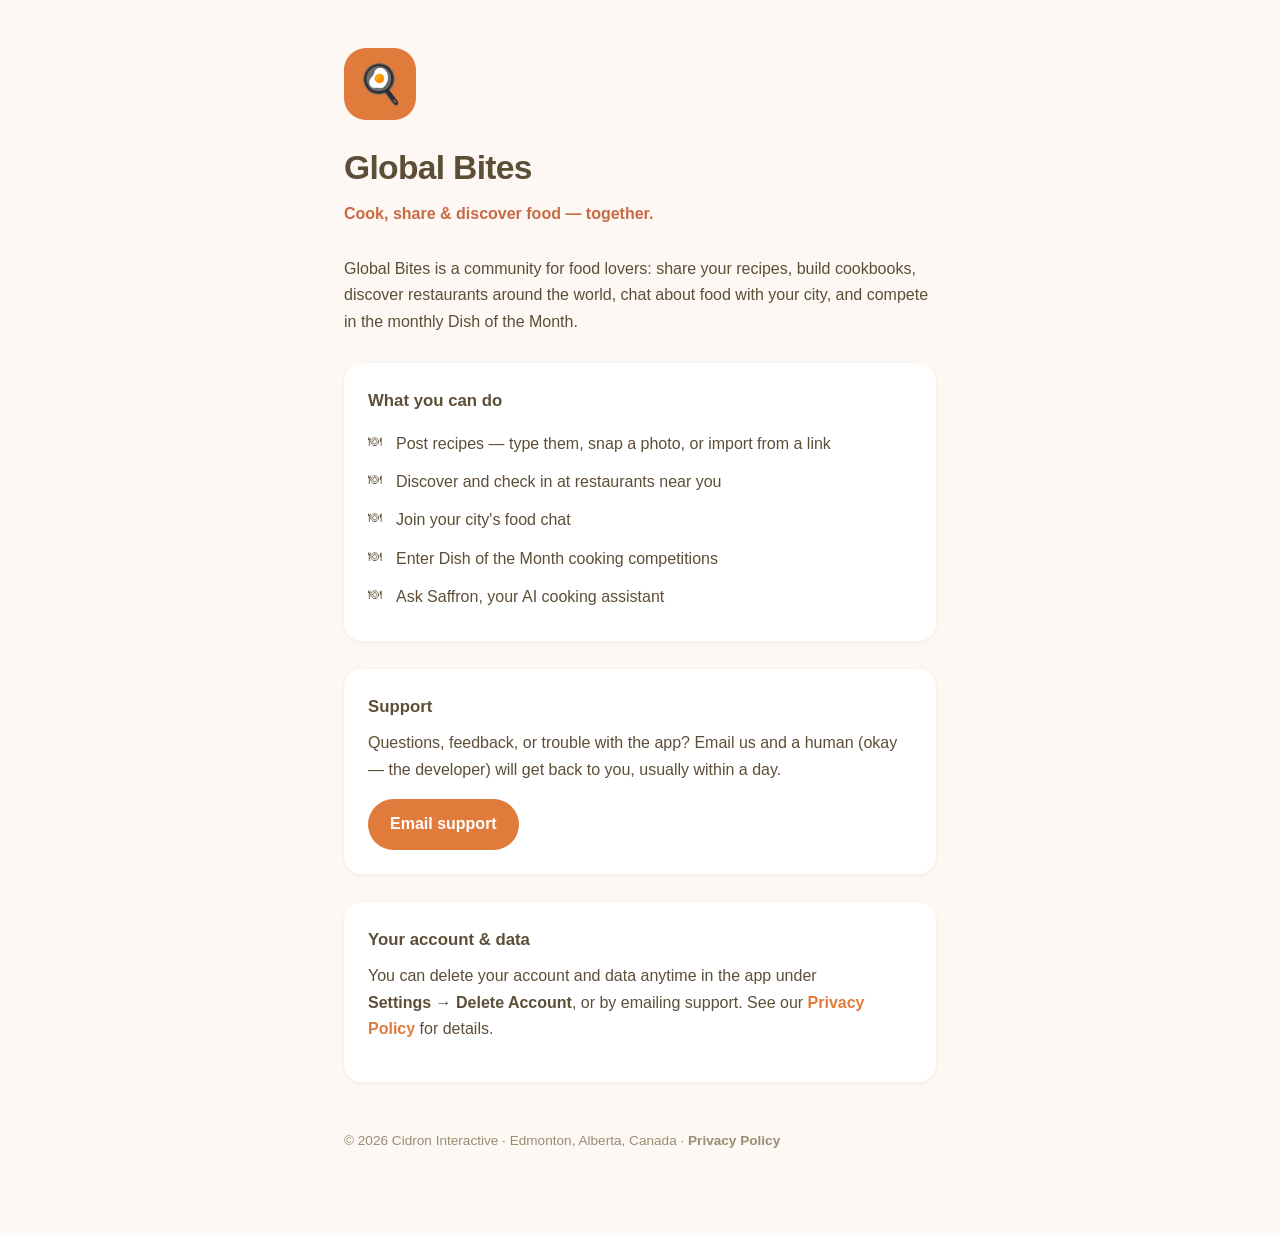
==== index.html @ f0532b6e "Global Bites support site and privacy policy" ====
<!DOCTYPE html>
<html lang="en">
<head>
<meta charset="UTF-8">
<meta name="viewport" content="width=device-width, initial-scale=1.0">
<title>Global Bites — Support</title>
<style>
  :root{
    --cream:#FDF8F3; --orange:#E07B3C; --brown:#5D4E37;
    --tan:#EAD9C5; --terracotta:#C96A45; --card:#FFFFFF;
  }
  *{margin:0;padding:0;box-sizing:border-box}
  body{
    background:var(--cream); color:var(--brown);
    font-family:-apple-system,BlinkMacSystemFont,"Segoe UI",Roboto,Helvetica,Arial,sans-serif;
    line-height:1.65;
  }
  .wrap{max-width:640px;margin:0 auto;padding:48px 24px 80px}
  .mark{
    width:72px;height:72px;border-radius:22px;background:var(--orange);
    display:flex;align-items:center;justify-content:center;
    font-size:38px;margin-bottom:20px;
  }
  h1{font-size:2.1rem;letter-spacing:-.02em;margin-bottom:6px}
  .tagline{color:var(--terracotta);font-weight:600;margin-bottom:28px}
  p{margin-bottom:16px}
  .card{
    background:var(--card);border-radius:18px;padding:24px;
    margin:28px 0;box-shadow:0 1px 4px rgba(93,78,55,.08);
  }
  .card h2{font-size:1.05rem;margin-bottom:10px}
  a{color:var(--orange);font-weight:600;text-decoration:none}
  a:hover,a:focus-visible{text-decoration:underline}
  .btn{
    display:inline-block;background:var(--orange);color:#fff;
    padding:12px 22px;border-radius:999px;font-weight:700;
  }
  .btn:hover{background:var(--terracotta);text-decoration:none}
  ul{list-style:none}
  li{padding:6px 0 6px 28px;position:relative}
  li::before{content:"🍽";position:absolute;left:0;font-size:.85rem}
  footer{margin-top:48px;font-size:.85rem;color:#9b8b73}
  footer a{color:#9b8b73}
</style>
</head>
<body>
<main class="wrap">
  <div class="mark" aria-hidden="true">🍳</div>
  <h1>Global Bites</h1>
  <p class="tagline">Cook, share &amp; discover food — together.</p>

  <p>Global Bites is a community for food lovers: share your recipes, build
  cookbooks, discover restaurants around the world, chat about food with your
  city, and compete in the monthly Dish of the Month.</p>

  <div class="card">
    <h2>What you can do</h2>
    <ul>
      <li>Post recipes — type them, snap a photo, or import from a link</li>
      <li>Discover and check in at restaurants near you</li>
      <li>Join your city's food chat</li>
      <li>Enter Dish of the Month cooking competitions</li>
      <li>Ask Saffron, your AI cooking assistant</li>
    </ul>
  </div>

  <div class="card">
    <h2>Support</h2>
    <p>Questions, feedback, or trouble with the app? Email us and a human
    (okay — the developer) will get back to you, usually within a day.</p>
    <a class="btn" href="mailto:adam@argora.ai">Email support</a>
  </div>

  <div class="card">
    <h2>Your account &amp; data</h2>
    <p>You can delete your account and data anytime in the app under
    <strong>Settings&nbsp;&rarr;&nbsp;Delete Account</strong>, or by emailing
    support. See our <a href="privacy.html">Privacy Policy</a> for details.</p>
  </div>

  <footer>
    © 2026 Cidron Interactive · Edmonton, Alberta, Canada ·
    <a href="privacy.html">Privacy Policy</a>
  </footer>
</main>
</body>
</html>
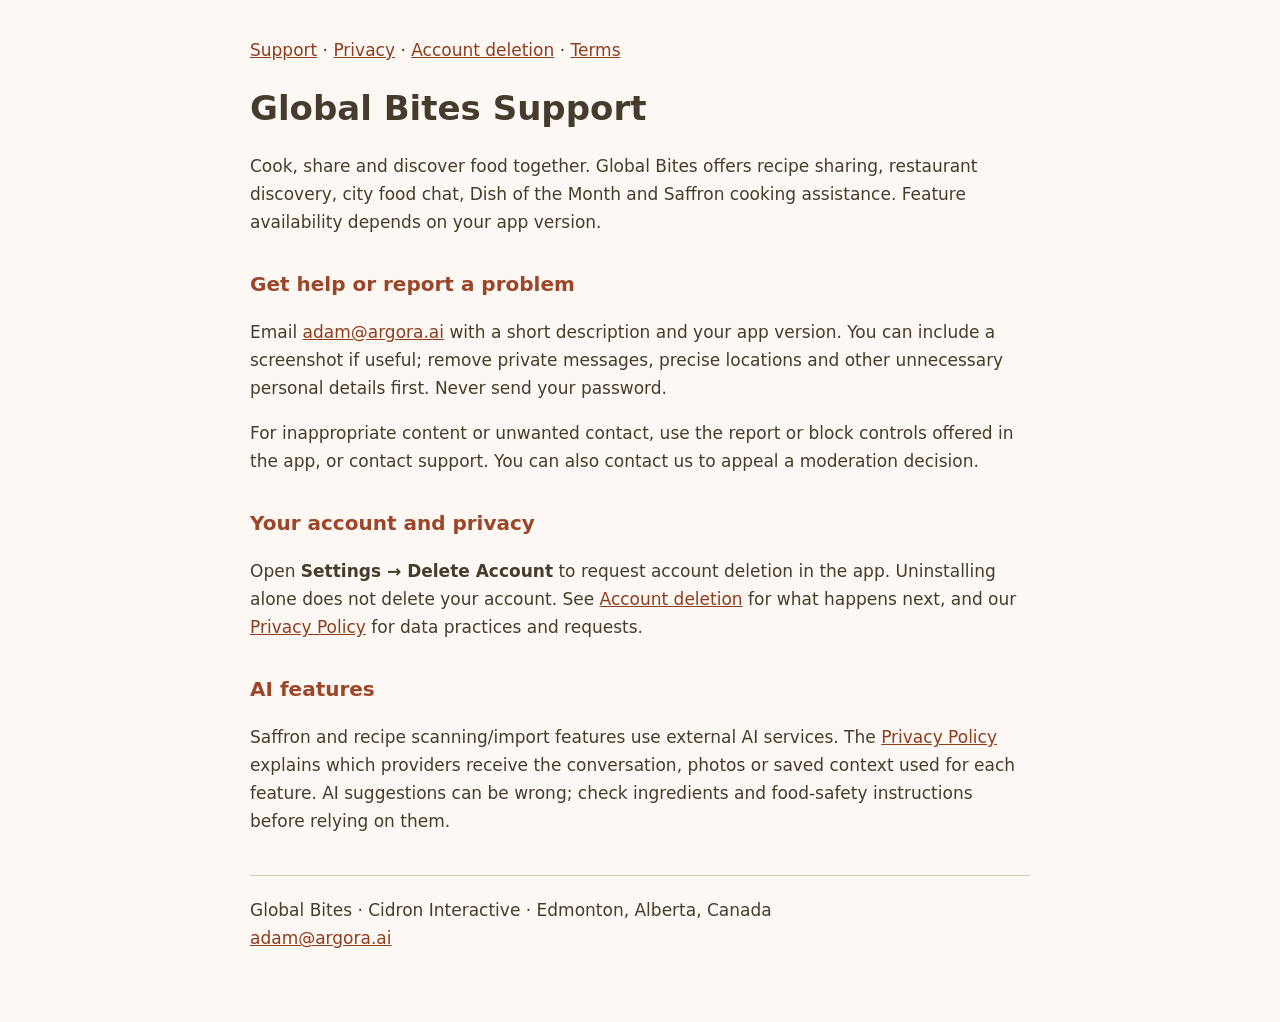
==== commit b8e721d5: "Publish the reviewed privacy policy, terms, support and account-deletion pages (effective October 7," ====
--- a/index.html
+++ b/index.html
@@ -1,87 +1,14 @@
-<!DOCTYPE html>
-<html lang="en">
-<head>
-<meta charset="UTF-8">
-<meta name="viewport" content="width=device-width, initial-scale=1.0">
-<title>Global Bites — Support</title>
-<style>
-  :root{
-    --cream:#FDF8F3; --orange:#E07B3C; --brown:#5D4E37;
-    --tan:#EAD9C5; --terracotta:#C96A45; --card:#FFFFFF;
-  }
-  *{margin:0;padding:0;box-sizing:border-box}
-  body{
-    background:var(--cream); color:var(--brown);
-    font-family:-apple-system,BlinkMacSystemFont,"Segoe UI",Roboto,Helvetica,Arial,sans-serif;
-    line-height:1.65;
-  }
-  .wrap{max-width:640px;margin:0 auto;padding:48px 24px 80px}
-  .mark{
-    width:72px;height:72px;border-radius:22px;background:var(--orange);
-    display:flex;align-items:center;justify-content:center;
-    font-size:38px;margin-bottom:20px;
-  }
-  h1{font-size:2.1rem;letter-spacing:-.02em;margin-bottom:6px}
-  .tagline{color:var(--terracotta);font-weight:600;margin-bottom:28px}
-  p{margin-bottom:16px}
-  .card{
-    background:var(--card);border-radius:18px;padding:24px;
-    margin:28px 0;box-shadow:0 1px 4px rgba(93,78,55,.08);
-  }
-  .card h2{font-size:1.05rem;margin-bottom:10px}
-  a{color:var(--orange);font-weight:600;text-decoration:none}
-  a:hover,a:focus-visible{text-decoration:underline}
-  .btn{
-    display:inline-block;background:var(--orange);color:#fff;
-    padding:12px 22px;border-radius:999px;font-weight:700;
-  }
-  .btn:hover{background:var(--terracotta);text-decoration:none}
-  ul{list-style:none}
-  li{padding:6px 0 6px 28px;position:relative}
-  li::before{content:"🍽";position:absolute;left:0;font-size:.85rem}
-  footer{margin-top:48px;font-size:.85rem;color:#9b8b73}
-  footer a{color:#9b8b73}
-</style>
-</head>
-<body>
-<main class="wrap">
-  <div class="mark" aria-hidden="true">🍳</div>
-  <h1>Global Bites</h1>
-  <p class="tagline">Cook, share &amp; discover food — together.</p>
-
-  <p>Global Bites is a community for food lovers: share your recipes, build
-  cookbooks, discover restaurants around the world, chat about food with your
-  city, and compete in the monthly Dish of the Month.</p>
-
-  <div class="card">
-    <h2>What you can do</h2>
-    <ul>
-      <li>Post recipes — type them, snap a photo, or import from a link</li>
-      <li>Discover and check in at restaurants near you</li>
-      <li>Join your city's food chat</li>
-      <li>Enter Dish of the Month cooking competitions</li>
-      <li>Ask Saffron, your AI cooking assistant</li>
-    </ul>
-  </div>
-
-  <div class="card">
-    <h2>Support</h2>
-    <p>Questions, feedback, or trouble with the app? Email us and a human
-    (okay — the developer) will get back to you, usually within a day.</p>
-    <a class="btn" href="mailto:adam@argora.ai">Email support</a>
-  </div>
-
-  <div class="card">
-    <h2>Your account &amp; data</h2>
-    <p>You can delete your account and data anytime in the app under
-    <strong>Settings&nbsp;&rarr;&nbsp;Delete Account</strong>, or by emailing
-    support. See our <a href="privacy.html">Privacy Policy</a> for details.</p>
-  </div>
-
-  <footer>
-    © 2026 Cidron Interactive · Edmonton, Alberta, Canada ·
-    <a href="privacy.html">Privacy Policy</a>
-  </footer>
-</main>
-</body>
-</html>
+<!doctype html>
+<html lang="en"><head><meta charset="utf-8"><meta name="viewport" content="width=device-width, initial-scale=1"><title>Support — Global Bites</title><style>body{margin:0;background:#fdf8f3;color:#463c2e;font:17px/1.65 system-ui,sans-serif}main{max-width:780px;margin:auto;padding:36px 24px 70px}h1{line-height:1.2}h2{font-size:1.25rem;margin-top:32px;color:#9b4628}a{color:#8e3d1f}li{margin-bottom:8px}nav{margin-bottom:24px}footer{margin-top:40px;border-top:1px solid #d5c7b5;padding-top:20px}small{font-size:.9rem}</style></head><body><main>
+<nav><a href="index.html">Support</a> · <a href="privacy.html">Privacy</a> · <a href="delete-data.html">Account deletion</a> · <a href="terms.html">Terms</a></nav>
+<h1>Global Bites Support</h1>
+<p>Cook, share and discover food together. Global Bites offers recipe sharing, restaurant discovery, city food chat, Dish of the Month and Saffron cooking assistance. Feature availability depends on your app version.</p>
+<h2>Get help or report a problem</h2>
+<p>Email <a href="mailto:adam@argora.ai">adam@argora.ai</a> with a short description and your app version. You can include a screenshot if useful; remove private messages, precise locations and other unnecessary personal details first. Never send your password.</p>
+<p>For inappropriate content or unwanted contact, use the report or block controls offered in the app, or contact support. You can also contact us to appeal a moderation decision.</p>
+<h2>Your account and privacy</h2>
+<p>Open <strong>Settings → Delete Account</strong> to request account deletion in the app. Uninstalling alone does not delete your account. See <a href="delete-data.html">Account deletion</a> for what happens next, and our <a href="privacy.html">Privacy Policy</a> for data practices and requests.</p>
+<h2>AI features</h2>
+<p>Saffron and recipe scanning/import features use external AI services. The <a href="privacy.html">Privacy Policy</a> explains which providers receive the conversation, photos or saved context used for each feature. AI suggestions can be wrong; check ingredients and food-safety instructions before relying on them.</p>
+<footer>Global Bites · Cidron Interactive · Edmonton, Alberta, Canada<br><a href="mailto:adam@argora.ai">adam@argora.ai</a></footer>
+</main></body></html>
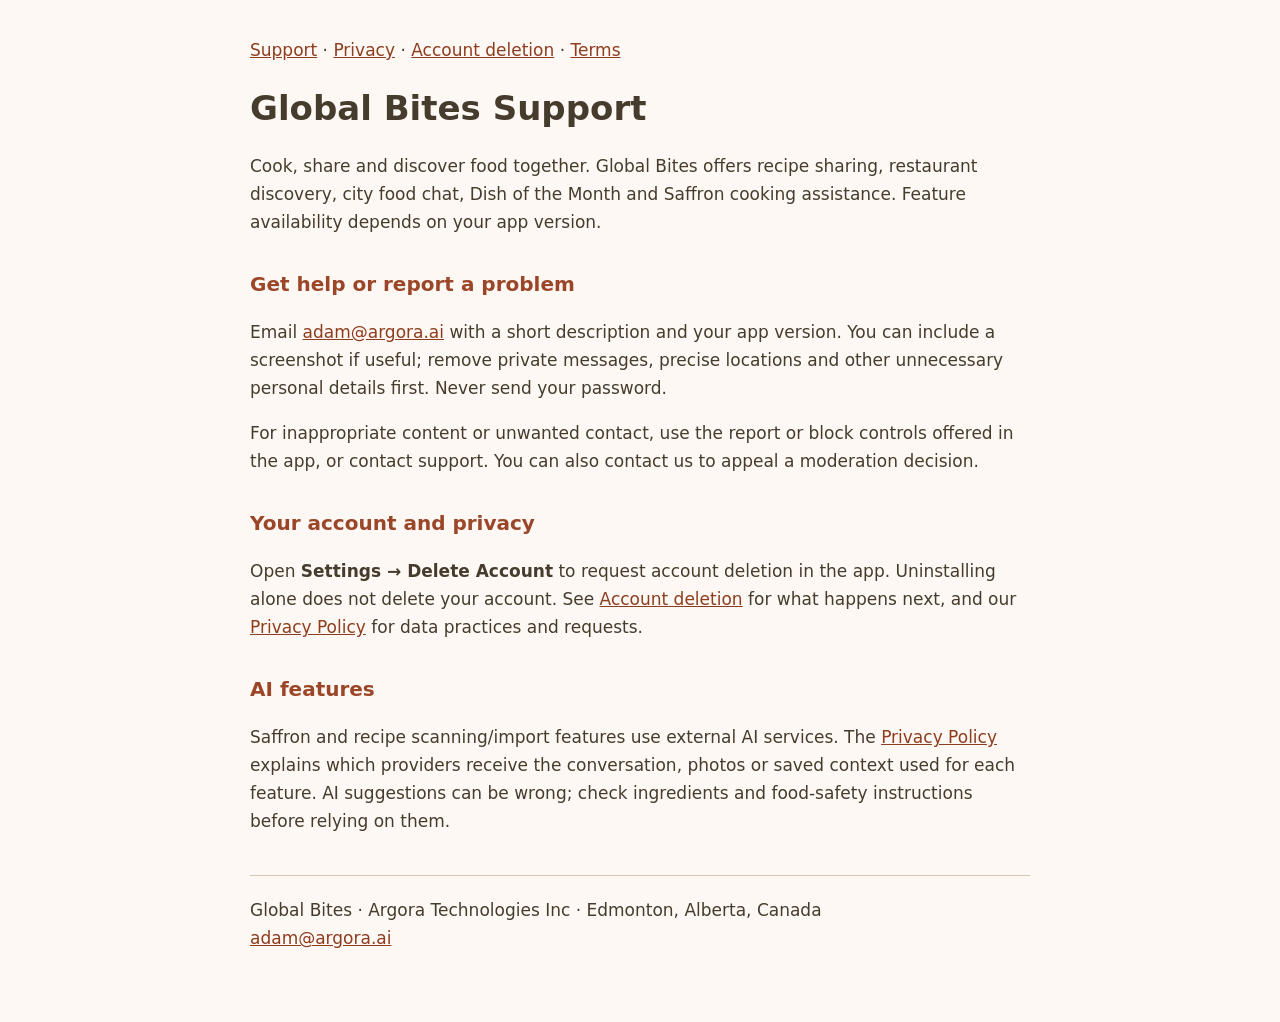
==== commit 6e6ad2a4: "Align Global Bites support publisher with Argora Technologies Inc" ====
--- a/index.html
+++ b/index.html
@@ -10,5 +10,5 @@
 <p>Open <strong>Settings → Delete Account</strong> to request account deletion in the app. Uninstalling alone does not delete your account. See <a href="delete-data.html">Account deletion</a> for what happens next, and our <a href="privacy.html">Privacy Policy</a> for data practices and requests.</p>
 <h2>AI features</h2>
 <p>Saffron and recipe scanning/import features use external AI services. The <a href="privacy.html">Privacy Policy</a> explains which providers receive the conversation, photos or saved context used for each feature. AI suggestions can be wrong; check ingredients and food-safety instructions before relying on them.</p>
-<footer>Global Bites · Cidron Interactive · Edmonton, Alberta, Canada<br><a href="mailto:adam@argora.ai">adam@argora.ai</a></footer>
+<footer>Global Bites · Argora Technologies Inc · Edmonton, Alberta, Canada<br><a href="mailto:adam@argora.ai">adam@argora.ai</a></footer>
 </main></body></html>
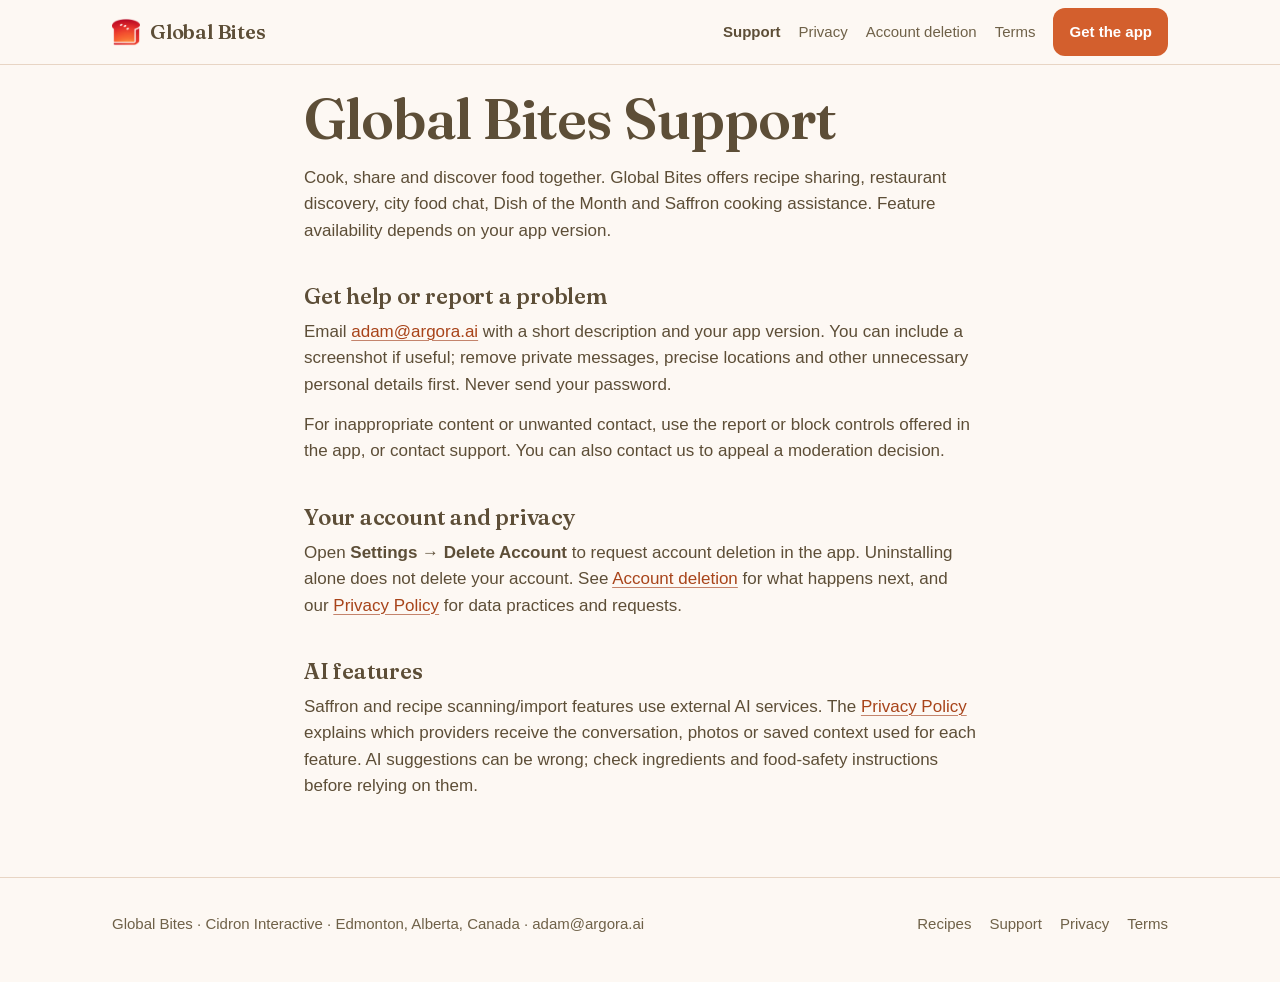
==== commit 0f213216: "U4: same shell as gb-go (header, footer, site.css, Fraunces titles, self-hosted OFL font); body text" ====
--- a/index.html
+++ b/index.html
@@ -1,6 +1,17 @@
 <!doctype html>
-<html lang="en"><head><meta charset="utf-8"><meta name="viewport" content="width=device-width, initial-scale=1"><title>Support — Global Bites</title><style>body{margin:0;background:#fdf8f3;color:#463c2e;font:17px/1.65 system-ui,sans-serif}main{max-width:780px;margin:auto;padding:36px 24px 70px}h1{line-height:1.2}h2{font-size:1.25rem;margin-top:32px;color:#9b4628}a{color:#8e3d1f}li{margin-bottom:8px}nav{margin-bottom:24px}footer{margin-top:40px;border-top:1px solid #d5c7b5;padding-top:20px}small{font-size:.9rem}</style></head><body><main>
-<nav><a href="index.html">Support</a> · <a href="privacy.html">Privacy</a> · <a href="delete-data.html">Account deletion</a> · <a href="terms.html">Terms</a></nav>
+<html lang="en"><head><meta charset="utf-8"><meta name="viewport" content="width=device-width, initial-scale=1">
+<title>Support — Global Bites</title>
+<meta name="theme-color" content="#FDF8F3">
+<link rel="icon" href="img/mark.png" type="image/png">
+<link rel="preload" href="fonts/fraunces-600-latin.woff2" as="font" type="font/woff2" crossorigin>
+<link rel="stylesheet" href="site.css">
+</head>
+<body>
+<header class="site-head"><div class="wrap">
+<a class="brand" href="index.html"><img src="img/mark.png" width="28" height="28" alt="">Global Bites</a>
+<nav class="site-nav wide" aria-label="Site"><a href="index.html" aria-current="page">Support</a><a href="privacy.html">Privacy</a><a href="delete-data.html">Account deletion</a><a href="terms.html">Terms</a><a class="btn" href="https://apps.apple.com/app/apple-store/id6767423385?pt=128874741&ct=support&mt=8">Get the app</a></nav>
+</div></header>
+<main><div class="wrap page-body prose">
 <h1>Global Bites Support</h1>
 <p>Cook, share and discover food together. Global Bites offers recipe sharing, restaurant discovery, city food chat, Dish of the Month and Saffron cooking assistance. Feature availability depends on your app version.</p>
 <h2>Get help or report a problem</h2>
@@ -10,5 +21,9 @@
 <p>Open <strong>Settings → Delete Account</strong> to request account deletion in the app. Uninstalling alone does not delete your account. See <a href="delete-data.html">Account deletion</a> for what happens next, and our <a href="privacy.html">Privacy Policy</a> for data practices and requests.</p>
 <h2>AI features</h2>
 <p>Saffron and recipe scanning/import features use external AI services. The <a href="privacy.html">Privacy Policy</a> explains which providers receive the conversation, photos or saved context used for each feature. AI suggestions can be wrong; check ingredients and food-safety instructions before relying on them.</p>
-<footer>Global Bites · Argora Technologies Inc · Edmonton, Alberta, Canada<br><a href="mailto:adam@argora.ai">adam@argora.ai</a></footer>
-</main></body></html>
+</div></main>
+<footer class="site-foot"><div class="wrap">
+<p>Global Bites · Cidron Interactive · Edmonton, Alberta, Canada · <a href="mailto:adam@argora.ai">adam@argora.ai</a></p>
+<nav aria-label="Legal"><a href="https://gb-go.vercel.app/recipes">Recipes</a><a href="index.html">Support</a><a href="privacy.html">Privacy</a><a href="terms.html">Terms</a></nav>
+</div></footer>
+</body></html>
--- a/site.css
+++ b/site.css
@@ -0,0 +1,214 @@
+/* Global Bites web: one layout for gb-go.vercel.app and the support site.
+   Tokens are the app's (lib/core/theme/app_colors.dart) and BRAND.md.
+   Titles: Fraunces SemiBold (OFL, self-hosted). Body: the system face, as in the app. */
+@font-face{font-family:"Fraunces";font-style:normal;font-weight:600;font-display:swap;src:url(fonts/fraunces-600-latin.woff2) format("woff2");unicode-range:U+0000-00FF,U+0131,U+0152-0153,U+02BB-02BC,U+02C6,U+02DA,U+02DC,U+0304,U+0308,U+0329,U+2000-206F,U+20AC,U+2122,U+2191,U+2193,U+2212,U+2215,U+FEFF,U+FFFD}
+:root{
+  --cream:#FDF8F3;--paper:#FFFFFF;--tan:#E8D5C4;--tan-soft:#F3E9DF;
+  --ink:#5D4E37;--ink-2:#6F6148;--ink-3:#8A7D66;
+  --coral:#D35F2D;--coral-ink:#A8441A;--orange:#E07B3C;--terracotta:#C4846C;
+  --frame:#2B2320;
+  --display:"Fraunces",Georgia,"Times New Roman",serif;
+  --body:-apple-system,BlinkMacSystemFont,"SF Pro Text","Segoe UI",Roboto,Helvetica,Arial,sans-serif;
+  --gutter:16px;--measure:42rem;
+  color-scheme:light;
+}
+*{box-sizing:border-box}
+html{-webkit-text-size-adjust:100%;scroll-behavior:smooth}
+@media(prefers-reduced-motion:reduce){html{scroll-behavior:auto}}
+body{margin:0;background:var(--cream);color:var(--ink);font:17px/1.55 var(--body);font-feature-settings:"kern";-webkit-font-smoothing:antialiased;overflow-x:hidden}
+img,svg{max-width:100%}
+a{color:var(--coral-ink);text-decoration:underline;text-decoration-color:var(--terracotta);text-underline-offset:.15em;text-decoration-thickness:1px}
+a:hover{text-decoration-color:var(--coral-ink)}
+a:focus-visible,button:focus-visible,input:focus-visible{outline:2px solid var(--coral);outline-offset:3px;border-radius:4px}
+h1,h2,h3{font-family:var(--display);font-weight:600;color:var(--ink);font-optical-sizing:auto;margin:0;text-wrap:balance}
+h1{font-size:clamp(2.35rem,2rem + 2.6vw,3.6rem);line-height:1.04;letter-spacing:-.015em}
+h2{font-size:clamp(1.6rem,1.3rem + 1.4vw,2.15rem);line-height:1.12;letter-spacing:-.01em}
+h3{font-size:1.25rem;line-height:1.3}
+p{margin:0}
+.wrap{max-width:1120px;margin:0 auto;padding-left:var(--gutter);padding-right:var(--gutter)}
+@media(min-width:720px){:root{--gutter:32px}}
+.measure{max-width:var(--measure)}
+.muted{color:var(--ink-2)}
+.small{font-size:.9375rem}
+.tabular{font-variant-numeric:tabular-nums}
+
+/* Header */
+.site-head{border-bottom:1px solid var(--tan)}
+.site-head .wrap{display:flex;align-items:center;justify-content:space-between;gap:16px;min-height:64px}
+.brand{white-space:nowrap;display:inline-flex;align-items:center;gap:10px;text-decoration:none;color:var(--ink);font-family:var(--display);font-weight:600;font-size:1.25rem;letter-spacing:-.01em;line-height:1}
+.brand img{width:28px;height:28px;display:block}
+.site-nav{display:flex;align-items:center;gap:4px 18px;flex-wrap:wrap;justify-content:flex-end;font-size:.9375rem}
+.site-nav a{color:var(--ink-2);text-decoration:none;padding:10px 0}
+.site-nav a:hover{color:var(--ink);text-decoration:underline;text-decoration-color:var(--terracotta)}
+.site-nav a[aria-current="page"]{color:var(--ink);font-weight:600}
+.site-nav .btn{padding:10px 16px;font-size:.9375rem;color:#fff}
+.site-nav .btn:hover{color:#fff}
+@media(max-width:519px){.site-nav .nav-hide{display:none}}
+.site-head .wrap{flex-wrap:wrap}
+@media(max-width:639px){.site-nav.wide{flex-basis:100%;justify-content:flex-start;padding-bottom:12px;margin-top:-6px}.site-nav.wide .btn{display:none}}
+
+/* Buttons and badges */
+.btn{display:inline-flex;align-items:center;justify-content:center;gap:8px;min-height:48px;padding:12px 22px;border-radius:12px;background:var(--coral);color:#fff;font-weight:700;font-size:1.0625rem;text-decoration:none;border:0;cursor:pointer;line-height:1.2}
+.btn:hover{background:var(--coral-ink);text-decoration:none}
+.btn.block{display:flex;width:100%}
+.badges{display:flex;flex-wrap:wrap;align-items:center;gap:12px 14px;margin:0}
+.badges a{display:inline-block;line-height:0;border-radius:8px;text-decoration:none}
+.badges img{display:block;height:54px;width:auto}
+.badges .play img{height:54px}
+
+/* Sections */
+.section{padding:56px 0}
+.section + .section{border-top:1px solid var(--tan)}
+@media(min-width:880px){.section{padding:88px 0}}
+.section-head{display:flex;flex-direction:column;gap:10px;margin-bottom:28px}
+.section-head .lede{max-width:34ch;color:var(--ink-2);font-size:1.0625rem}
+.eyebrow{font-size:.75rem;font-weight:700;letter-spacing:.09em;text-transform:uppercase;color:var(--ink-3)}
+
+/* Hero */
+section.hero{padding:44px 0 56px}
+section.hero .wrap{display:grid;gap:36px;align-items:center}
+.hero-copy{display:flex;flex-direction:column;gap:20px;max-width:34rem}
+.hero-copy .lede{font-size:1.1875rem;line-height:1.5;color:var(--ink-2);max-width:32ch}
+.hero-copy .meta{font-size:.9375rem;color:var(--ink-3)}
+.hero-art{justify-self:center;width:min(100%,280px)}
+@media(min-width:880px){
+  section.hero{padding:72px 0 88px}
+  section.hero .wrap{grid-template-columns:minmax(0,1.1fr) minmax(0,.9fr);gap:56px}
+  .hero-art{width:min(100%,320px);justify-self:end}
+}
+
+/* Device frame: a plain dark bezel around the real screenshot. */
+.phone{position:relative;margin:0;background:var(--frame);border-radius:13.2%/6.1%;padding:3%;box-shadow:0 1px 2px rgba(43,35,32,.18),0 18px 40px -22px rgba(43,35,32,.45)}
+.phone img{display:block;width:100%;height:auto;border-radius:11%/5.1%;background:var(--tan-soft)}
+.phone figcaption{position:static;margin-top:12px;text-align:center;font-size:.9375rem;color:var(--ink-2)}
+.frames{display:grid;gap:36px 28px;justify-items:center;margin:0;padding:0;list-style:none}
+.frames > *{width:min(100%,260px)}
+@media(min-width:620px){.frames{grid-template-columns:repeat(2,minmax(0,1fr))}}
+@media(min-width:880px){.frames{grid-template-columns:repeat(3,minmax(0,1fr))}.frames > *{width:min(100%,300px)}}
+.frames.two{max-width:720px}
+@media(min-width:620px){.frames.two{grid-template-columns:repeat(2,minmax(0,1fr))}}
+.frames.one{grid-template-columns:1fr!important}
+.split .frames.one > *{width:min(100%,300px)}
+
+/* How it works: numbered, ruled, no circles. */
+.how-steps{list-style:none;counter-reset:s;margin:0;padding:0;display:grid;gap:0}
+.how-steps li{counter-increment:s;display:grid;grid-template-columns:3rem 1fr;gap:12px;padding:20px 0;border-top:1px solid var(--tan)}
+.how-steps li:first-child{border-top:0}
+.how-steps li::before{content:counter(s);font-family:var(--display);font-weight:600;font-size:2rem;line-height:1;color:var(--coral-ink);font-variant-numeric:tabular-nums}
+.how-steps li p{margin:0}
+.how-steps li strong{color:var(--ink)}
+@media(min-width:880px){
+  .how-steps{grid-template-columns:repeat(3,minmax(0,1fr));gap:0 40px}
+  .how-steps li{border-top:0;border-left:1px solid var(--tan);padding:4px 0 4px 20px;grid-template-columns:1fr;gap:14px}
+  .how-steps li:first-child{border-left:0;padding-left:0}
+  .how-steps.four{grid-template-columns:repeat(4,minmax(0,1fr))}
+}
+
+/* Side-by-side copy + frames (Edmonton / places to eat). */
+.split{display:grid;gap:36px;align-items:center}
+@media(min-width:880px){.split{grid-template-columns:minmax(0,.9fr) minmax(0,1.1fr);gap:56px}}
+.split .copy{display:flex;flex-direction:column;gap:16px;max-width:32rem}
+.split .copy p{color:var(--ink-2);font-size:1.0625rem}
+
+/* Closing call to action */
+.cta-band{text-align:center}
+.cta-band .wrap{display:flex;flex-direction:column;align-items:center;gap:20px}
+.cta-band h2{max-width:20ch}
+.cta-band .badges{justify-content:center}
+
+/* Footer */
+.site-foot{border-top:1px solid var(--tan);padding:28px 0 40px;font-size:.9375rem;color:var(--ink-2)}
+.site-foot .wrap{display:flex;flex-wrap:wrap;gap:8px 20px;align-items:center;justify-content:space-between}
+.site-foot nav{display:flex;flex-wrap:wrap;gap:4px 18px}
+.site-foot a{color:var(--ink-2);text-decoration:none;padding:6px 0;display:inline-block}
+.site-foot a:hover{text-decoration:underline}
+
+/* Prose pages (support, legal, recipe text). */
+.prose{max-width:var(--measure)}
+.prose h1{margin:0 0 16px}
+.prose h2{font-size:1.4rem;margin:40px 0 10px}
+.prose h3{margin:24px 0 6px}
+.prose p,.prose ul,.prose ol{margin:0 0 14px}
+.prose li{margin:0 0 8px}
+.prose ul,.prose ol{padding-left:1.25rem}
+.prose .effective{color:var(--ink-2);margin-bottom:24px}
+.page-title{padding:40px 0 8px}
+.page-title .eyebrow{display:block;margin-bottom:10px}
+.page-body{padding:24px 0 64px}
+
+/* Recipe pages */
+.crumbs{font-size:.9375rem;color:var(--ink-2);margin:0 0 14px}
+.crumbs a{color:var(--ink-2);text-decoration:none;padding:8px 0;display:inline-block}
+.crumbs a:hover{text-decoration:underline}
+img.hero{width:100%;height:auto;aspect-ratio:4/3;object-fit:cover;border-radius:16px;display:block;background:var(--tan-soft);margin:0 0 22px}
+.recipe-head{display:grid;gap:8px 48px;align-items:end;margin:0 0 8px}
+@media(min-width:880px){.recipe-head{grid-template-columns:minmax(0,1fr) minmax(0,1fr)}.recipe-head img.hero{margin:0}.recipe-head > div{padding-bottom:6px}}
+.recipe h1{margin:0 0 8px}
+.recipe h2{font-size:1.4rem;margin:30px 0 12px}
+.recipe .meta{color:var(--ink-2);font-size:1rem;margin:0 0 6px}
+.recipe .src{color:var(--ink-2);font-size:.9375rem;margin:0 0 16px}
+.recipe .lede{color:var(--ink-2);margin:0 0 16px;max-width:var(--measure)}
+.recipe-cols{display:grid;gap:36px}
+@media(min-width:880px){.recipe-cols{grid-template-columns:minmax(0,.8fr) minmax(0,1.2fr);gap:56px}}
+ul.ing,ol.steps{padding:0;margin:0;list-style:none}
+ul.ing li{padding:10px 0;border-top:1px solid var(--tan)}ul.ing li:first-child{border-top:0}
+ol.steps{counter-reset:s}
+ol.steps li{counter-increment:s;display:grid;grid-template-columns:2.4rem 1fr;gap:10px;padding:12px 0;border-top:1px solid var(--tan)}
+ol.steps li:first-child{border-top:0}
+ol.steps li::before{content:counter(s);font-family:var(--display);font-weight:600;font-size:1.5rem;line-height:1.1;color:var(--coral-ink);font-variant-numeric:tabular-nums}
+.sec{display:flex;justify-content:space-between;align-items:baseline;gap:12px;margin:36px 0 14px;border-top:1px solid var(--tan);padding-top:22px}
+.sec:first-of-type{border-top:0;padding-top:0;margin-top:8px}
+.sec a{font-size:.9375rem;white-space:nowrap}
+.grid{display:grid;grid-template-columns:repeat(2,minmax(0,1fr));gap:18px 14px;margin:0;padding:0;list-style:none}
+@media(min-width:620px){.grid{grid-template-columns:repeat(3,minmax(0,1fr));gap:24px 20px}}
+@media(min-width:880px){.grid{grid-template-columns:repeat(4,minmax(0,1fr))}}
+.grid a{display:block;text-decoration:none;color:var(--ink)}
+.grid img{width:100%;height:auto;aspect-ratio:4/3;object-fit:cover;display:block;background:var(--tan-soft);border-radius:12px}
+.grid .ph{width:100%;aspect-ratio:4/3;background:var(--tan-soft);border-radius:12px}
+.grid b{display:block;font-size:1rem;line-height:1.3;padding:10px 0 2px;font-weight:600}
+.grid span{display:block;font-size:.875rem;color:var(--ink-2)}
+.grid a:hover b{text-decoration:underline;text-decoration-color:var(--terracotta)}
+.recipe-cta{border-top:1px solid var(--tan);border-bottom:1px solid var(--tan);padding:28px 0;margin:36px 0 0;display:flex;flex-direction:column;gap:14px}
+.recipe-cta p{font-family:var(--display);font-weight:600;font-size:1.35rem;line-height:1.2}
+.recipe-cta small{color:var(--ink-2);font-size:.9375rem}
+.recipe-cta .open{font-size:.9375rem}
+
+/* Email sign-up */
+.sub{position:relative;max-width:30rem;margin:36px 0 0;padding:0}
+.sub h2{font-size:1.4rem;margin:0 0 6px}
+.sub p{margin:0 0 14px;color:var(--ink-2);font-size:1rem}
+.sub label{display:block;font-size:.9375rem;font-weight:600;margin:0 0 12px}
+.sub input{display:block;width:100%;margin-top:6px;font:inherit;font-size:1.0625rem;padding:12px 14px;border:1px solid var(--tan);border-radius:12px;background:var(--paper);color:var(--ink)}
+.sub input:focus{border-color:var(--coral);outline:none;box-shadow:0 0 0 3px rgba(211,95,45,.18)}
+.sub button{font:inherit;font-weight:700;width:100%;min-height:48px;border:0;border-radius:12px;background:var(--coral);color:#fff;cursor:pointer}
+.sub button:hover{background:var(--coral-ink)}
+.sub button[disabled]{opacity:.6}
+.sub .hp{position:absolute;left:-10000px;width:1px;height:1px;overflow:hidden}
+.sub .msg{margin:10px 0 0;font-size:.9375rem;color:var(--ink)}.sub .msg:empty{display:none}
+.sub .fine{font-size:.8125rem;color:var(--ink-3);margin:10px 0 0}.sub .fine a{color:var(--ink-3)}
+
+/* Link preview demo (off by default; ?try=1) */
+#try{display:none;border-top:1px solid var(--tan);padding:28px 0 0;margin:28px 0 0}
+#try.on{display:block}
+#try h2{font-size:1.4rem;margin:0 0 6px}
+#try p{margin:0 0 12px;color:var(--ink-2);font-size:1rem}
+#try form{display:flex;gap:8px}
+#try input{flex:1;min-width:0;font:inherit;font-size:1rem;padding:12px;border:1px solid var(--tan);border-radius:12px;background:var(--paper);color:var(--ink)}
+#try button{font:inherit;font-weight:700;padding:12px 14px;border:0;border-radius:12px;background:var(--coral);color:#fff;min-height:48px}
+#out{margin-top:14px;font-size:1rem}
+#out img{width:100%;border-radius:12px;margin-bottom:8px}
+#out h3{margin:4px 0 8px}
+#out ul,#out ol{margin:0 0 12px;padding-left:20px}
+#out .btn{margin-top:8px}
+
+/* Not found */
+.notfound{padding:72px 0 96px;text-align:center}
+.notfound .wrap{display:flex;flex-direction:column;align-items:center;gap:18px}
+.notfound p{color:var(--ink-2);max-width:34ch}
+
+/* One short entrance on the hero only. */
+@media(prefers-reduced-motion:no-preference){
+  .hero-copy,.hero-art{animation:rise .22s ease-out both}
+  .hero-art{animation-delay:.06s}
+  @keyframes rise{from{opacity:0;transform:translateY(8px)}to{opacity:1;transform:none}}
+}
